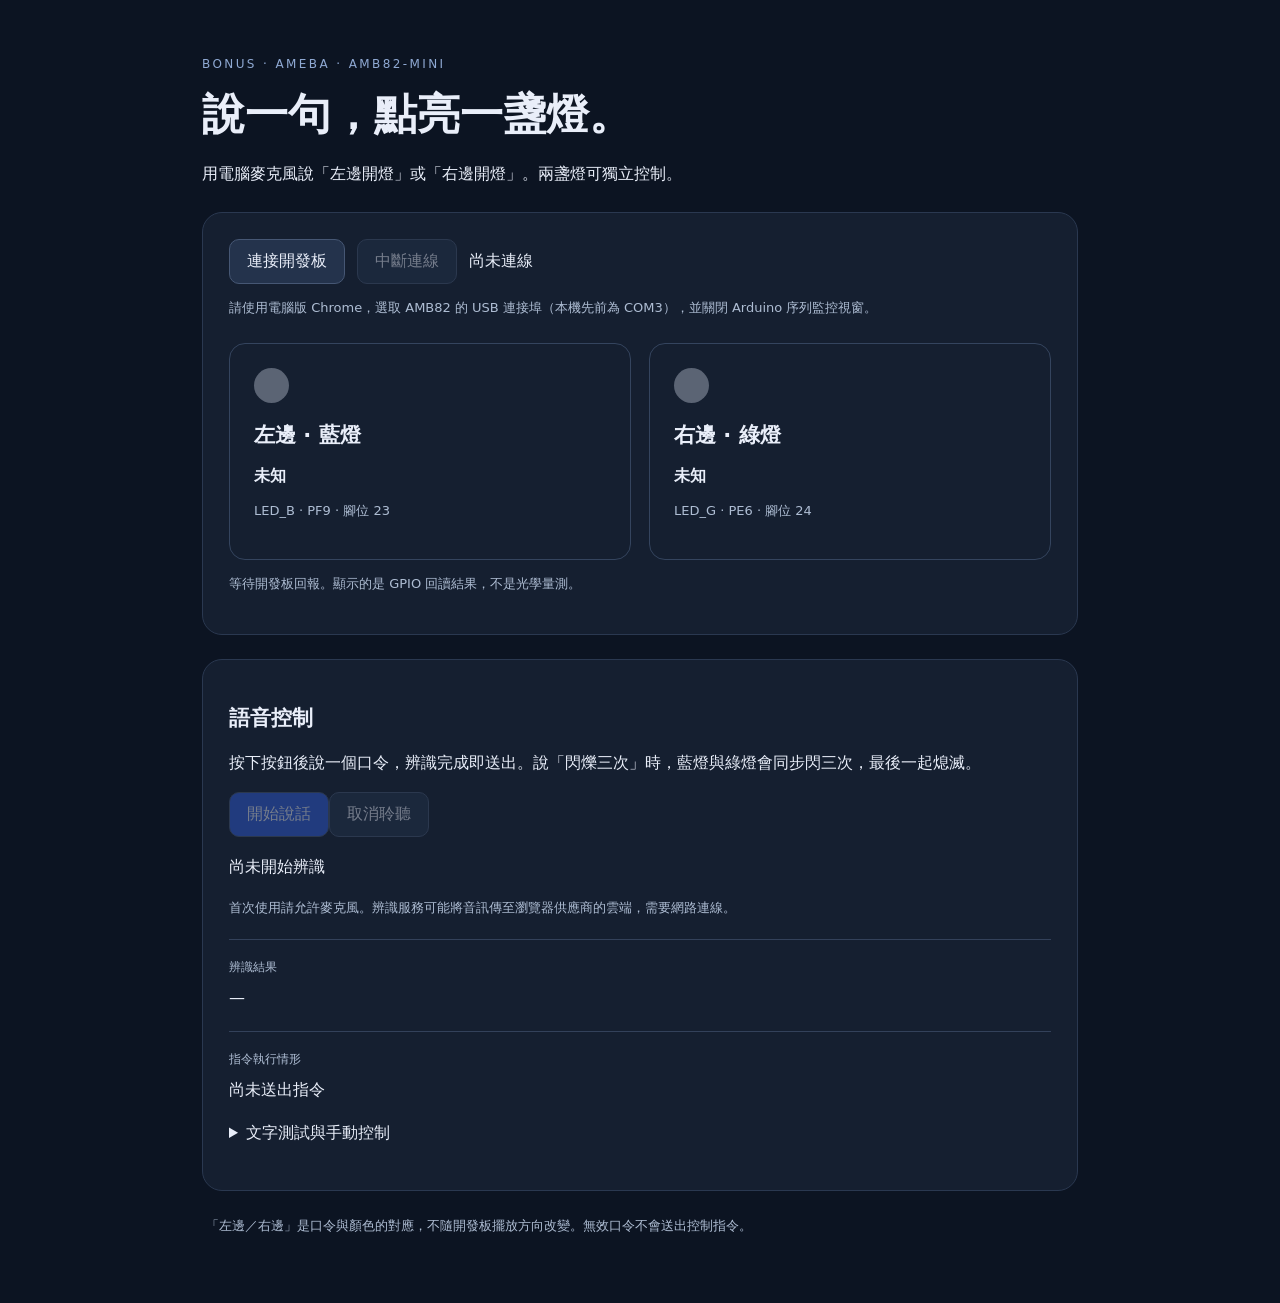
==== web/index.html @ bc8c81c9 "Initial commit" ====
<!doctype html>
<html lang="zh-Hant">
<meta charset="utf-8">
<meta name="viewport" content="width=device-width,initial-scale=1">
<title>VoiceRecognitionBlueGreenLEDsBonus</title>
<link rel="stylesheet" href="style.css">
<main>
  <header><p class="eyebrow">BONUS · AMEBA · AMB82-MINI</p><h1>說一句，點亮一盞燈。</h1>
    <p>用電腦麥克風說「左邊開燈」或「右邊開燈」。兩盞燈可獨立控制。</p></header>
  <section class="panel">
    <div class="toolbar"><button id="connect">連接開發板</button><button id="disconnect" disabled>中斷連線</button><span id="connection" role="status">尚未連線</span></div>
    <p class="hint">請使用電腦版 Chrome，選取 AMB82 的 USB 連接埠（本機先前為 COM3），並關閉 Arduino 序列監控視窗。</p>
    <div class="lights">
      <article id="blueCard" class="light blue"><span class="orb"></span><h2>左邊 · 藍燈</h2><strong id="blueState">未知</strong><p>LED_B · PF9 · 腳位 23</p></article>
      <article id="greenCard" class="light green"><span class="orb"></span><h2>右邊 · 綠燈</h2><strong id="greenState">未知</strong><p>LED_G · PE6 · 腳位 24</p></article>
    </div>
    <p id="updated" class="hint">等待開發板回報。顯示的是 GPIO 回讀結果，不是光學量測。</p>
  </section>
  <section class="panel">
    <h2>語音控制</h2><p>按下按鈕後說一個口令，辨識完成即送出。說「閃爍三次」時，藍燈與綠燈會同步閃三次，最後一起熄滅。</p>
    <button id="listen" class="primary" disabled>開始說話</button><button id="stop" disabled>取消聆聽</button>
    <p id="speechStatus" role="status">尚未開始辨識</p>
    <p class="hint">首次使用請允許麥克風。辨識服務可能將音訊傳至瀏覽器供應商的雲端，需要網路連線。</p>
    <div class="result"><span>辨識結果</span><p id="transcript">—</p></div>
    <div class="result"><span>指令執行情形</span><p id="execution" role="status">尚未送出指令</p></div>
    <details><summary>文字測試與手動控制</summary>
      <form id="textForm"><label for="text">輸入相同口令以測試傳輸</label><div class="toolbar"><input id="text" placeholder="左邊開燈" maxlength="100"><button id="send" disabled>送出</button></div></form>
      <div class="toolbar"><button data-command="BLUE_ON" disabled>藍燈開</button><button data-command="GREEN_ON" disabled>綠燈開</button><button data-command="BLINK_THREE" disabled>藍綠閃三次</button><button data-command="ALL_OFF" disabled>全部關燈</button><button id="refresh" disabled>讀取狀態</button></div>
    </details>
  </section>
  <footer>「左邊／右邊」是口令與顏色的對應，不隨開發板擺放方向改變。無效口令不會送出控制指令。</footer>
</main>
<script src="protocol.js"></script><script src="app.js"></script>
</html>
---- web/style.css ----
:root{font-family:system-ui,"Microsoft JhengHei",sans-serif;color:#e9eef9;background:#0c1422;color-scheme:dark}*{box-sizing:border-box}body{margin:0}main{max-width:920px;margin:auto;padding:42px 22px}h1{font-size:clamp(28px,5vw,43px);margin:12px 0}h2{font-size:21px}p{line-height:1.7}.eyebrow{letter-spacing:.2em;color:#8fa9d3;font-size:12px}.panel{padding:26px;margin-top:24px;background:#151f30;border:1px solid #2a3850;border-radius:20px}.toolbar{display:flex;align-items:center;gap:12px;flex-wrap:wrap}button,input{font:inherit;border:1px solid #465774;border-radius:10px;padding:11px 17px;background:#24334c;color:inherit}button{cursor:pointer}button:hover:enabled{background:#344868}button:disabled{opacity:.45;cursor:not-allowed}.primary{background:#305ddd}button:focus-visible,input:focus-visible,summary:focus-visible{outline:3px solid #a9c8ff;outline-offset:3px}.lights{display:grid;grid-template-columns:1fr 1fr;gap:18px;margin-top:24px}.light{padding:24px;border:1px solid #34445e;border-radius:16px}.orb{display:block;width:35px;height:35px;background:#5b6474;border-radius:50%;margin-bottom:18px}.blue.on .orb{background:#4d9bff;box-shadow:0 0 28px #4d9bff88}.green.on .orb{background:#49d7a0;box-shadow:0 0 28px #49d7a088}.light.off .orb{background:#252c36}.light p,.hint,footer{color:#aebdd3;font-size:13px}.result{border-top:1px solid #33415a;margin-top:20px;padding-top:16px}.result span{font-size:12px;color:#aebdd3}.result p{margin:8px 0;overflow-wrap:anywhere}summary{cursor:pointer;margin:20px 0}label{display:block;margin:12px 0}form{margin-bottom:18px}input{flex:1;min-width:120px}footer{margin:24px 4px;line-height:1.7}.error{color:#ffb0a5}@media(max-width:520px){.lights{grid-template-columns:1fr}.panel{padding:18px}}
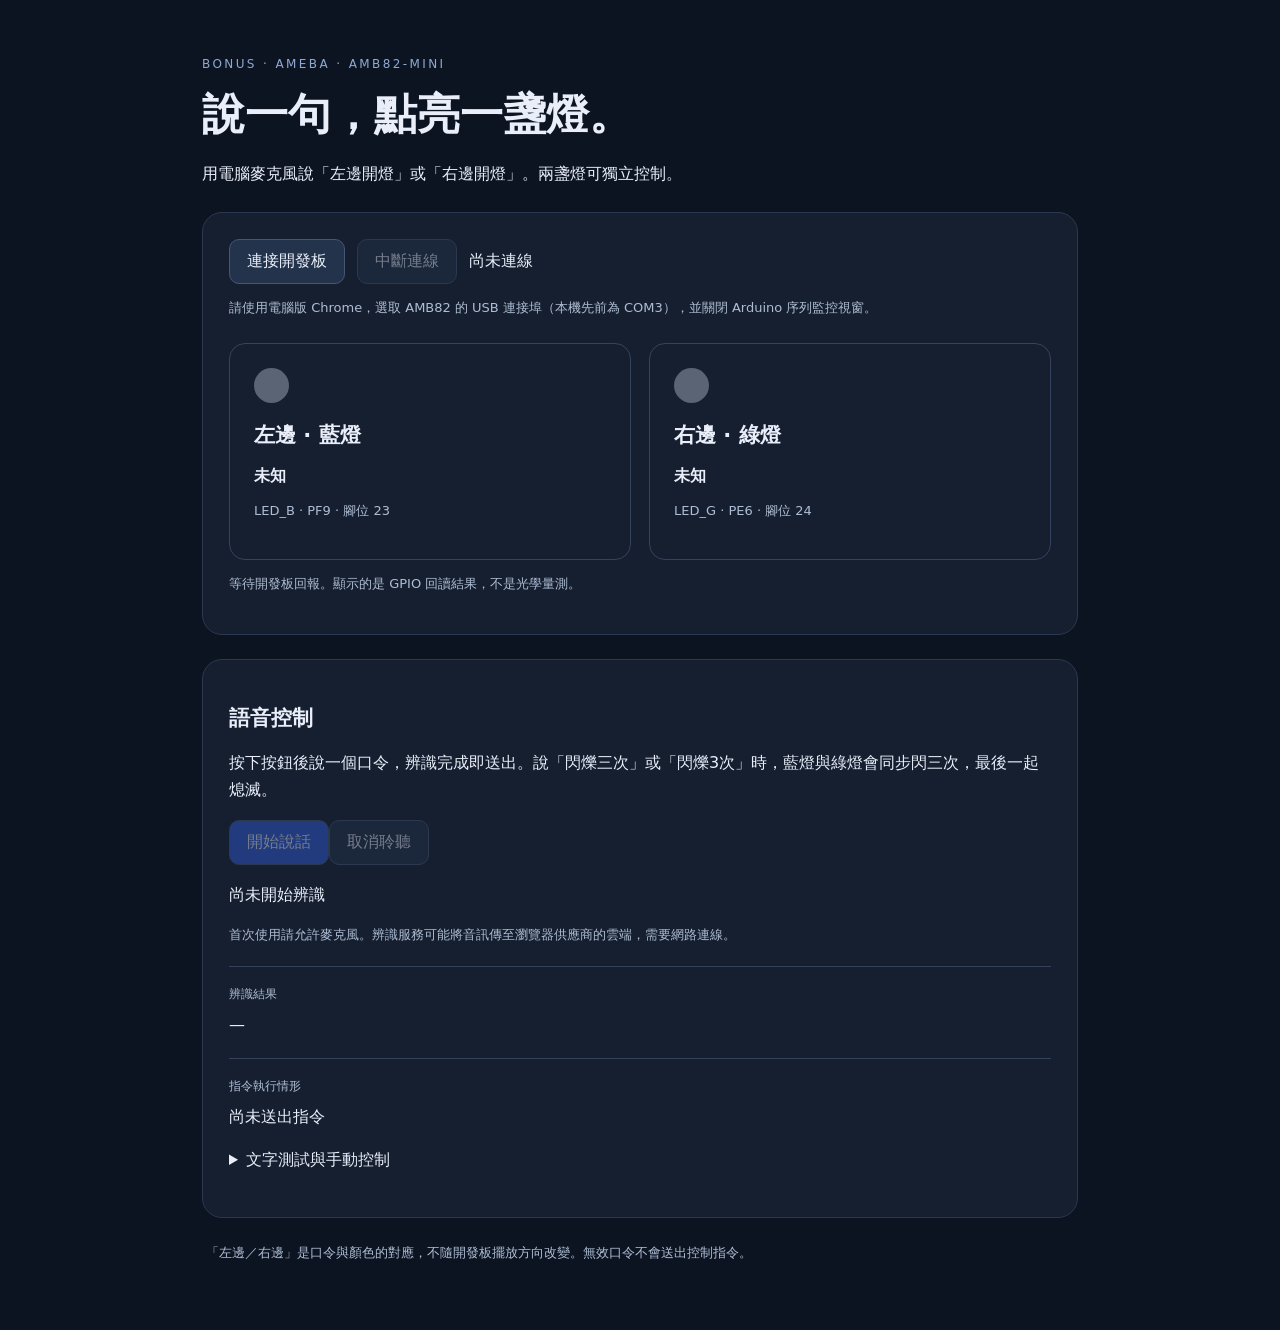
==== commit 96329678: "Update project" ====
--- a/web/index.html
+++ b/web/index.html
@@ -17,7 +17,7 @@
     <p id="updated" class="hint">等待開發板回報。顯示的是 GPIO 回讀結果，不是光學量測。</p>
   </section>
   <section class="panel">
-    <h2>語音控制</h2><p>按下按鈕後說一個口令，辨識完成即送出。說「閃爍三次」時，藍燈與綠燈會同步閃三次，最後一起熄滅。</p>
+    <h2>語音控制</h2><p>按下按鈕後說一個口令，辨識完成即送出。說「閃爍三次」或「閃爍3次」時，藍燈與綠燈會同步閃三次，最後一起熄滅。</p>
     <button id="listen" class="primary" disabled>開始說話</button><button id="stop" disabled>取消聆聽</button>
     <p id="speechStatus" role="status">尚未開始辨識</p>
     <p class="hint">首次使用請允許麥克風。辨識服務可能將音訊傳至瀏覽器供應商的雲端，需要網路連線。</p>
